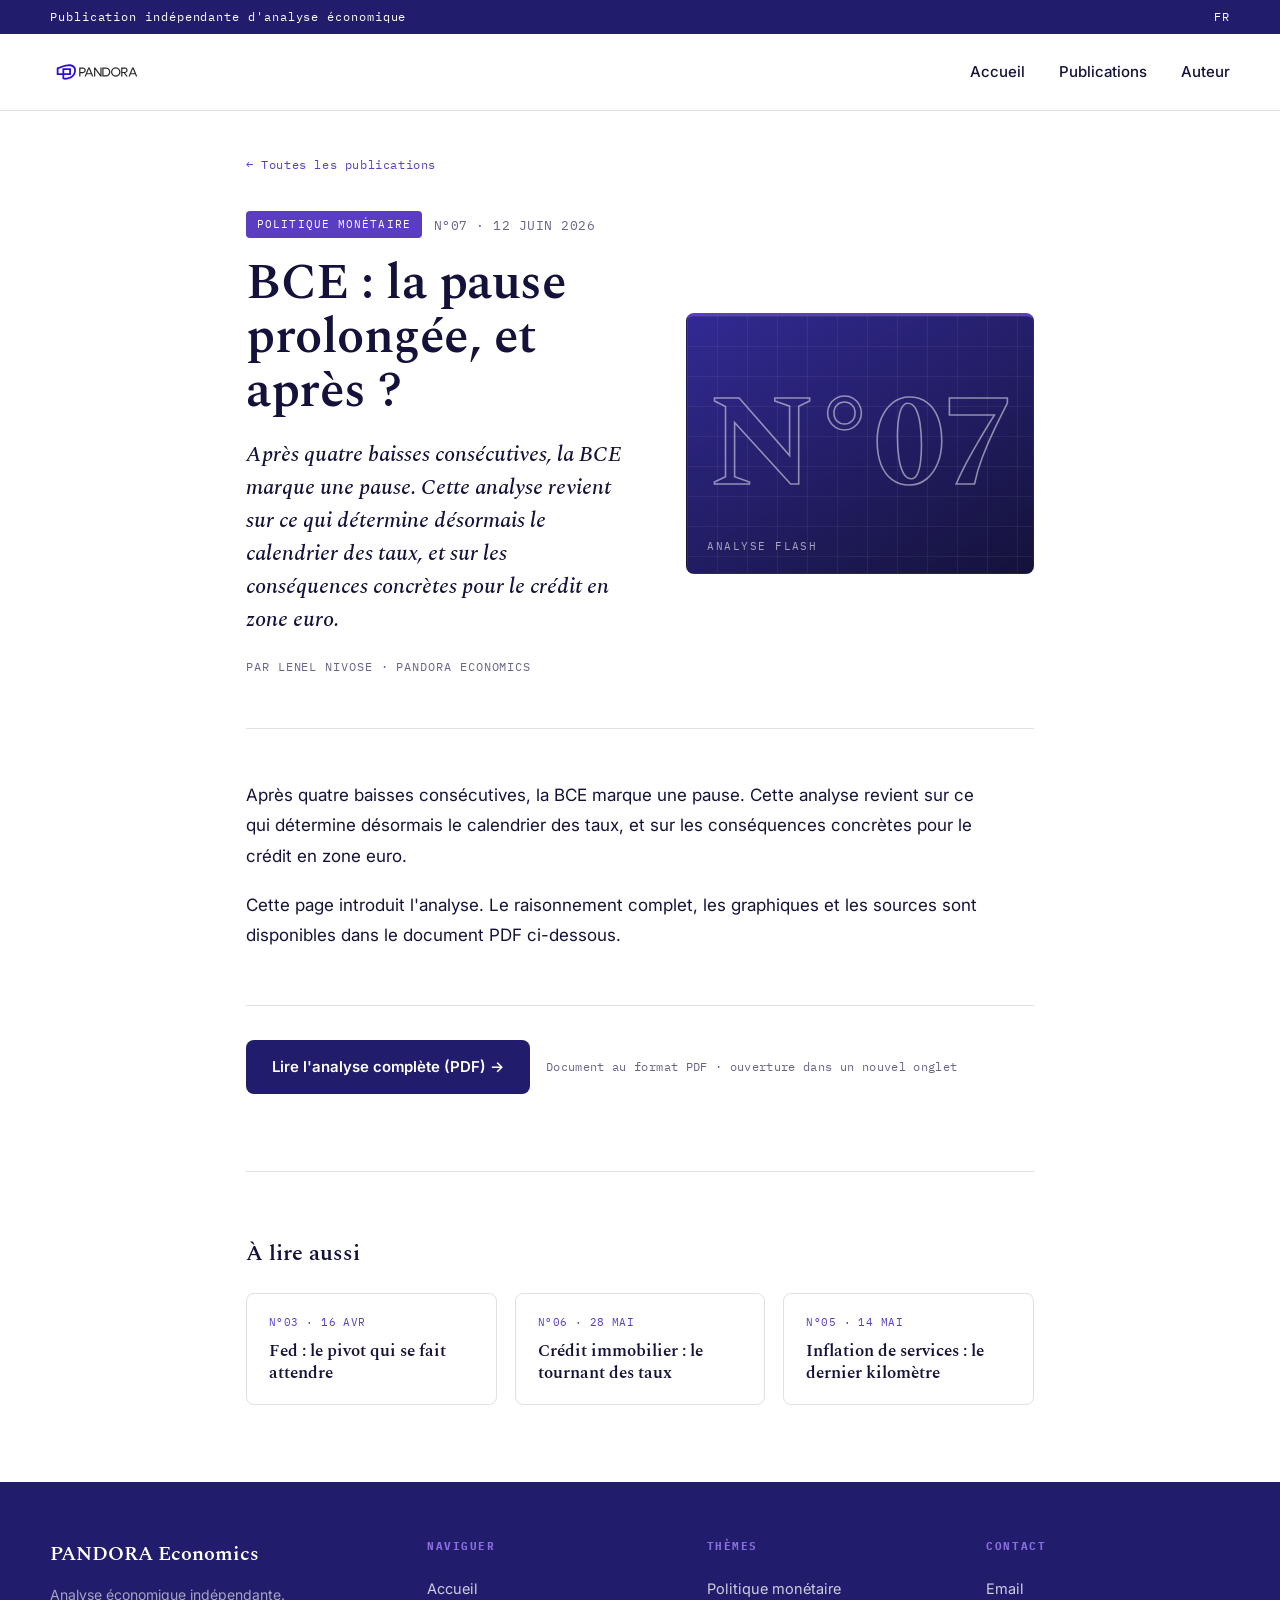
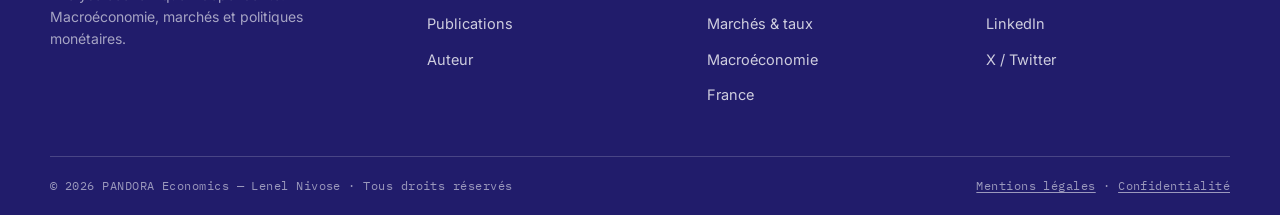
==== article.html @ 6638bbfc "Add files via upload" ====
<!DOCTYPE html>
<html lang="fr">
<head>
<meta charset="UTF-8" />
<meta name="viewport" content="width=device-width, initial-scale=1.0" />
<title>Analyse — PANDORA Economics</title>
<meta name="description" content="Analyse économique — PANDORA Economics." />
<link rel="preconnect" href="https://fonts.googleapis.com" />
<link rel="preconnect" href="https://fonts.gstatic.com" crossorigin />
<link href="https://fonts.googleapis.com/css2?family=Spectral:ital,wght@0,400;0,500;0,600;1,400;1,500&family=Inter:wght@400;500;600;700&family=IBM+Plex+Mono:wght@400;500&display=swap" rel="stylesheet" />
<style>
  :root{
    --ink:#14123A; --primary:#211C6B; --primary-2:#322a93; --violet:#5A3DC0; --iris:#8B6FE0;
    --paper:#FFFFFF; --panel:#F4F3FA; --panel-2:#ECEAF6; --muted:#6A6588; --line:rgba(20,18,58,.13); --line-dk:rgba(255,255,255,.18);
    --serif:"Spectral",Georgia,serif; --sans:"Inter",system-ui,sans-serif; --mono:"IBM Plex Mono",monospace;
    --maxw:1180px; --gutter:clamp(20px,5vw,56px);
  }
  *{box-sizing:border-box;}
  html{scroll-behavior:smooth;}
  body{margin:0;background:var(--paper);color:var(--ink);font-family:var(--sans);font-size:16.5px;line-height:1.6;-webkit-font-smoothing:antialiased;}
  a{color:inherit;text-decoration:none;}
  .wrap{max-width:var(--maxw);margin:0 auto;padding:0 var(--gutter);}
  .narrow{max-width:900px;}
  .eyebrow{font-family:var(--mono);font-size:11.5px;letter-spacing:.2em;text-transform:uppercase;color:var(--violet);}

  .util{background:var(--primary);color:#fff;font-family:var(--mono);font-size:11.5px;letter-spacing:.08em;}
  .util-in{display:flex;justify-content:space-between;align-items:center;padding:8px 0;}
  @media (max-width:620px){ .util .tagline{display:none;} }

  header.mh{position:sticky;top:0;z-index:40;background:rgba(255,255,255,.94);backdrop-filter:blur(10px);border-bottom:1px solid var(--line);}
  .mh-in{display:flex;align-items:center;justify-content:space-between;padding:18px 0;gap:18px;}
  .brand{display:flex;align-items:center;gap:13px;}
  .brand .logo{width:38px;height:38px;flex:none;}
  .brand .txt{display:flex;flex-direction:column;line-height:1.05;}
  .brand .nm{font-family:var(--serif);font-weight:600;font-size:20px;letter-spacing:.01em;}
  .brand .tg{font-family:var(--mono);font-size:9.5px;letter-spacing:.16em;text-transform:uppercase;color:var(--muted);margin-top:3px;}
  .nav{display:flex;align-items:center;gap:34px;}
  .nav a{font-size:15px;font-weight:500;color:var(--ink);padding:6px 0;}
  .nav a:hover{color:var(--violet);}
  .menu-btn{display:none;border:0;background:none;cursor:pointer;font-family:var(--mono);font-size:12px;letter-spacing:.1em;}
  @media (max-width:780px){ .nav{display:none;} .nav.show{display:flex;position:absolute;top:100%;right:var(--gutter);flex-direction:column;gap:16px;background:#fff;padding:20px 24px;border:1px solid var(--line);box-shadow:0 24px 50px -30px rgba(20,18,58,.4);} .menu-btn{display:block;} }

  .back{display:inline-flex;align-items:center;gap:8px;font-family:var(--mono);font-size:12px;letter-spacing:.05em;color:var(--violet);margin:clamp(28px,4vw,44px) 0 0;}
  .back:hover{text-decoration:underline;text-underline-offset:2px;}

  .art-top{display:grid;grid-template-columns:1.05fr .95fr;gap:clamp(28px,4.5vw,56px);align-items:center;padding:clamp(22px,3vw,34px) 0 clamp(34px,4vw,52px);border-bottom:1px solid var(--line);}
  @media (max-width:760px){ .art-top{grid-template-columns:1fr;gap:28px;} .art-cover{order:-1;} }
  .art-tagrow{display:flex;align-items:center;gap:12px;}
  .art-tag{font-family:var(--mono);font-size:11px;letter-spacing:.1em;text-transform:uppercase;color:#fff;background:var(--violet);padding:5px 11px;border-radius:4px;}
  .art-meta{font-family:var(--mono);font-size:12.5px;letter-spacing:.04em;color:var(--muted);}
  .art-title{font-family:var(--serif);font-weight:600;font-size:clamp(30px,4.4vw,50px);line-height:1.08;letter-spacing:-.01em;margin:18px 0 0;}
  .art-lead{font-family:var(--serif);font-weight:500;font-style:italic;font-size:clamp(18px,2.1vw,22px);line-height:1.5;color:var(--ink);margin:20px 0 0;}
  .art-author{font-family:var(--mono);font-size:11.5px;letter-spacing:.08em;text-transform:uppercase;color:var(--muted);margin-top:22px;}

  .art-cover{aspect-ratio:4/3;border-radius:8px;overflow:hidden;border:1px solid var(--line);border-top:3px solid var(--violet);background:linear-gradient(150deg,var(--primary-2),var(--ink));position:relative;display:flex;align-items:center;justify-content:center;}
  .art-cover img{width:100%;height:100%;object-fit:cover;display:block;}
  .art-cover .gb{position:absolute;inset:0;background-image:linear-gradient(rgba(255,255,255,.06) 1px,transparent 1px),linear-gradient(90deg,rgba(255,255,255,.06) 1px,transparent 1px);background-size:30px 30px;}
  .art-cover .phn{position:relative;font-family:var(--serif);font-weight:700;font-size:clamp(72px,13vw,130px);line-height:1;color:transparent;-webkit-text-stroke:1.6px rgba(255,255,255,.5);letter-spacing:-.03em;}
  .art-cover .phc{position:absolute;bottom:18px;left:20px;font-family:var(--mono);font-size:10.5px;letter-spacing:.14em;text-transform:uppercase;color:rgba(255,255,255,.6);}

  .art-body{padding:clamp(30px,4vw,52px) 0 clamp(24px,3vw,36px);}
  .art-body p{font-size:17px;line-height:1.78;color:var(--ink);max-width:68ch;margin:0 0 1.1em;}
  .art-cta{display:flex;flex-wrap:wrap;gap:16px;align-items:center;padding:clamp(26px,3vw,34px) 0 clamp(52px,6vw,84px);border-top:1px solid var(--line);}
  .pdfbtn{display:inline-flex;align-items:center;gap:10px;background:var(--primary);color:#fff;font-weight:600;font-size:15px;padding:15px 26px;border-radius:8px;transition:background .18s,transform .15s;}
  .pdfbtn:hover{background:var(--violet);transform:translateY(-1px);}
  .art-cta .hint{font-family:var(--mono);font-size:11.5px;color:var(--muted);letter-spacing:.03em;}

  .related{border-top:1px solid var(--line);padding:clamp(40px,5vw,64px) 0 clamp(50px,6vw,80px);}
  .related h3{font-family:var(--serif);font-weight:600;font-size:22px;margin:0 0 22px;}
  .rel-grid{display:grid;grid-template-columns:repeat(3,1fr);gap:18px;}
  @media (max-width:760px){ .rel-grid{grid-template-columns:1fr;} }
  .rel{border:1px solid var(--line);border-radius:8px;padding:20px 22px;transition:border-color .2s,transform .2s;}
  .rel:hover{border-color:var(--violet);transform:translateY(-2px);}
  .rel .m{font-family:var(--mono);font-size:11px;color:var(--violet);letter-spacing:.04em;}
  .rel h4{font-family:var(--serif);font-weight:600;font-size:17px;line-height:1.25;margin:10px 0 0;}

  .notfound{padding:clamp(60px,9vw,120px) 0;text-align:center;}
  .notfound h1{font-family:var(--serif);font-weight:600;font-size:32px;margin:0 0 12px;}
  .notfound a{color:var(--violet);text-decoration:underline;text-underline-offset:2px;}

  footer{background:var(--primary);color:#fff;margin-top:0;}
  .foot-top{display:grid;grid-template-columns:1.4fr 1fr 1fr 1fr;gap:36px;padding:56px 0 44px;}
  @media (max-width:780px){ .foot-top{grid-template-columns:1fr 1fr;gap:30px;} }
  .foot-col h4{font-family:var(--mono);font-size:11px;letter-spacing:.14em;text-transform:uppercase;color:var(--iris);margin:0 0 16px;}
  .foot-col a{display:block;color:rgba(255,255,255,.78);font-size:14.5px;padding:6px 0;}
  .foot-col a:hover{color:#fff;}
  .foot-brand .nm{font-family:var(--serif);font-weight:600;font-size:20px;}
  .foot-brand p{color:rgba(255,255,255,.6);font-size:14px;max-width:30ch;margin:14px 0 0;}
  .foot-bot{border-top:1px solid var(--line-dk);padding:20px 0;display:flex;flex-wrap:wrap;justify-content:space-between;gap:14px;font-family:var(--mono);font-size:11.5px;color:rgba(255,255,255,.55);letter-spacing:.04em;}
  .foot-bot a{text-decoration:underline;text-underline-offset:2px;}
</style>
</head>
<body>

<div class="util"><div class="wrap util-in"><span class="tagline">Publication indépendante d'analyse économique</span><span>FR</span></div></div>

<header class="mh">
  <div class="wrap mh-in">
    <a class="brand" href="index.html"><img class="brand-logo" src="logo-pandora.svg" alt="PANDORA Economics" style="height:40px;width:auto;display:block" /></a>
    <button class="menu-btn" id="menuBtn" aria-label="Menu">MENU</button>
    <nav class="nav" id="nav"><a href="index.html">Accueil</a><a href="publications.html">Publications</a><a href="auteur.html">Auteur</a></nav>
  </div>
</header>

<main class="wrap narrow" id="main">
  <!-- contenu injecté par JS ; fallback ci-dessous si les données ne chargent pas -->
  <div class="notfound" id="fallback">
    <a class="back" href="publications.html">← Toutes les publications</a>
  </div>
</main>

<footer>
  <div class="wrap foot-top">
    <div class="foot-col foot-brand"><div class="nm">PANDORA Economics</div><p>Analyse économique indépendante. Macroéconomie, marchés et politiques monétaires.</p></div>
    <div class="foot-col"><h4>Naviguer</h4><a href="index.html">Accueil</a><a href="publications.html">Publications</a><a href="auteur.html">Auteur</a></div>
    <div class="foot-col"><h4>Thèmes</h4><a href="publications.html">Politique monétaire</a><a href="publications.html">Marchés &amp; taux</a><a href="publications.html">Macroéconomie</a><a href="publications.html">France</a></div>
    <div class="foot-col"><h4>Contact</h4><a href="mailto:pandora.economics@outlook.com">Email</a><a href="#">LinkedIn</a><a href="#">X / Twitter</a></div>
  </div>
  <div class="wrap foot-bot"><span>© <span id="year"></span> PANDORA Economics — Lenel Nivose · Tous droits réservés</span><span><a href="mentions-legales.html">Mentions légales</a> · <a href="confidentialite.html">Confidentialité</a></span></div>
</footer>

<script src="publications.js"></script>
<script>
  document.getElementById('year').textContent=new Date().getFullYear();
  document.getElementById('menuBtn').addEventListener('click',function(){document.getElementById('nav').classList.toggle('show');});

  function esc(t){var d=document.createElement('div');d.textContent=t==null?'':t;return d.innerHTML;}

  (function(){
    var main=document.getElementById('main');
    if(!window.PUBLICATIONS){ 
      main.innerHTML='<div class="notfound"><h1>Contenu indisponible</h1><p>Ouvre cette page une fois le site en ligne.</p><a class="back" href="publications.html">← Toutes les publications</a></div>';
      return;
    }
    var n=new URLSearchParams(location.search).get('n');
    var all=window.pubsSorted();
    var p=null;
    if(n){ p=all.filter(function(x){return x.num===n;})[0]; }
    if(!p){ p=all[0]; } // défaut : la plus récente (utile en aperçu sans paramètre)

    if(!p){
      main.innerHTML='<div class="notfound"><h1>Publication introuvable</h1><a class="back" href="publications.html">← Toutes les publications</a></div>';
      return;
    }

    document.title=p.titre+' — PANDORA Economics';
    var lead=p.intro||p.resume||'';

    var cover = p.image
      ? '<img src="'+esc(p.image)+'" alt="'+esc(p.titre)+'" onerror="this.style.display=\'none\';this.parentNode.querySelector(\'.phn\').style.display=\'block\';this.parentNode.querySelector(\'.gb\').style.display=\'block\';" />'
        +'<div class="gb" style="display:none"></div><div class="phn" style="display:none">N°'+esc(p.num)+'</div>'
      : '<div class="gb"></div><div class="phn">N°'+esc(p.num)+'</div><div class="phc">Analyse Flash</div>';

    var related=all.filter(function(x){return x.num!==p.num;});
    related.sort(function(a,b){
      var sa=(a.theme===p.theme)?0:1, sb=(b.theme===p.theme)?0:1;
      if(sa!==sb) return sa-sb;
      return b.date.localeCompare(a.date);
    });
    related=related.slice(0,3);
    var relHTML=related.map(function(r){
      return '<a class="rel" href="article.html?n='+encodeURIComponent(r.num)+'"><div class="m">N°'+esc(r.num)+' · '+esc(frDate(r.date,false))+'</div><h4>'+esc(r.titre)+'</h4></a>';
    }).join('');

    main.innerHTML=
      '<a class="back" href="publications.html">← Toutes les publications</a>'+
      '<div class="art-top">'+
        '<div class="art-text">'+
          '<div class="art-tagrow"><span class="art-tag">'+esc(p.theme)+'</span><span class="art-meta">N°'+esc(p.num)+' · '+esc(frDate(p.date,true))+'</span></div>'+
          '<h1 class="art-title">'+esc(p.titre)+'</h1>'+
          '<p class="art-lead">'+esc(lead)+'</p>'+
          '<div class="art-author">Par Lenel Nivose · PANDORA Economics</div>'+
        '</div>'+
        '<div class="art-cover">'+cover+'</div>'+
      '</div>'+
      '<div class="art-body">'+
        '<p>'+esc(lead)+'</p>'+
        '<p>Cette page introduit l\'analyse. Le raisonnement complet, les graphiques et les sources sont disponibles dans le document PDF ci-dessous.</p>'+
      '</div>'+
      '<div class="art-cta">'+
        '<a class="pdfbtn" href="'+esc(p.pdf)+'" target="_blank" rel="noopener">Lire l\'analyse complète (PDF) →</a>'+
        '<span class="hint">Document au format PDF · ouverture dans un nouvel onglet</span>'+
      '</div>'+
      (relHTML ? '<div class="related"><h3>À lire aussi</h3><div class="rel-grid">'+relHTML+'</div></div>' : '');
  })();
</script>
</body>
</html>
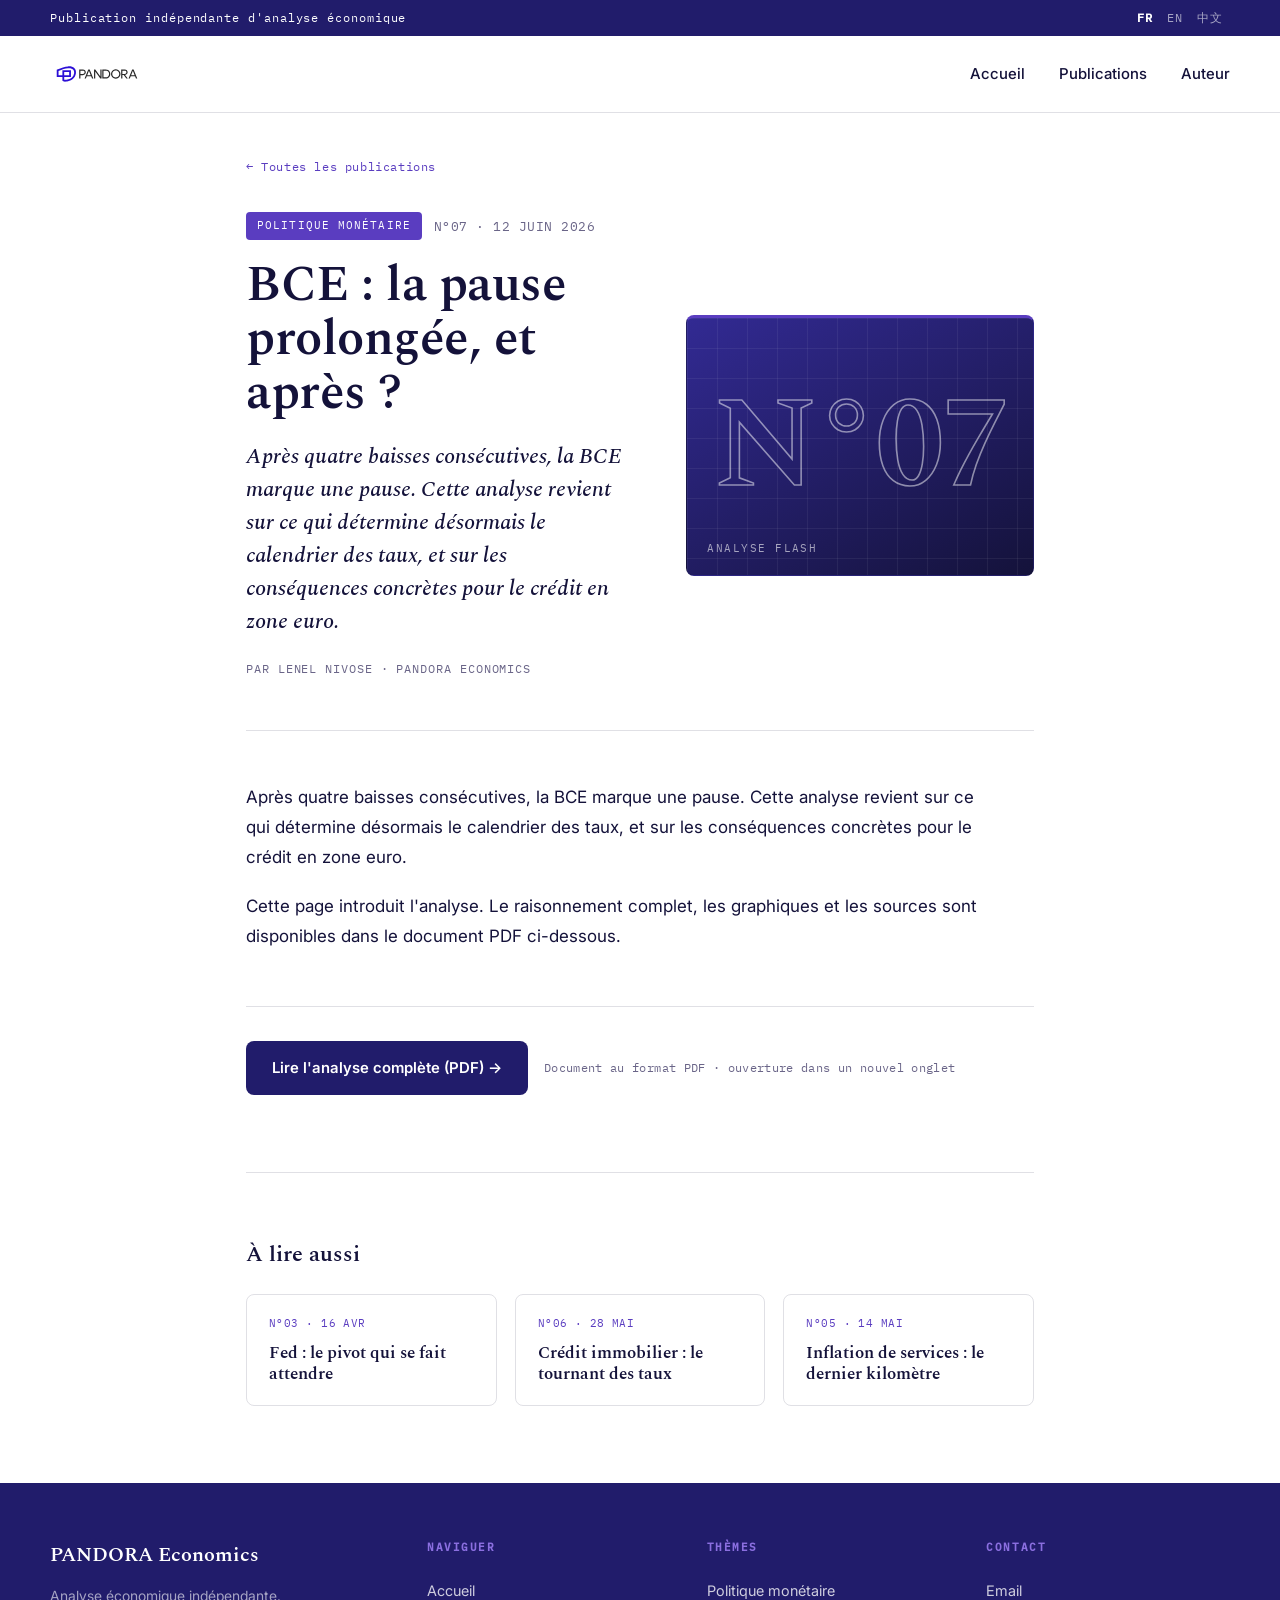
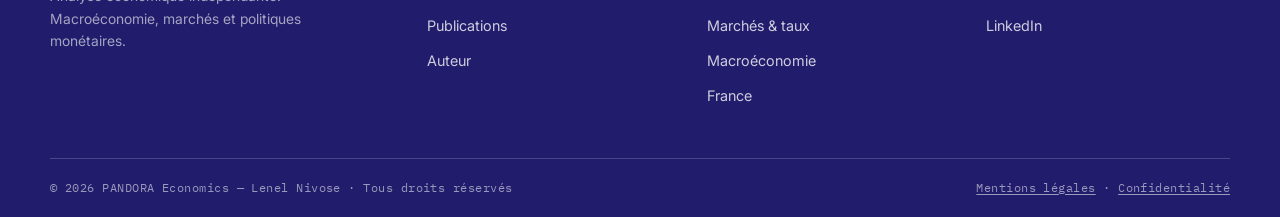
==== commit a9dedd4d: "Add files via upload" ====
--- a/article.html
+++ b/article.html
@@ -5,9 +5,7 @@
 <meta name="viewport" content="width=device-width, initial-scale=1.0" />
 <title>Analyse — PANDORA Economics</title>
 <meta name="description" content="Analyse économique — PANDORA Economics." />
-<link rel="preconnect" href="https://fonts.googleapis.com" />
-<link rel="preconnect" href="https://fonts.gstatic.com" crossorigin />
-<link href="https://fonts.googleapis.com/css2?family=Spectral:ital,wght@0,400;0,500;0,600;1,400;1,500&family=Inter:wght@400;500;600;700&family=IBM+Plex+Mono:wght@400;500&display=swap" rel="stylesheet" />
+<link rel="stylesheet" href="fonts.css" />
 <style>
   :root{
     --ink:#14123A; --primary:#211C6B; --primary-2:#322a93; --violet:#5A3DC0; --iris:#8B6FE0;
@@ -92,15 +90,9 @@
 </head>
 <body>
 
-<div class="util"><div class="wrap util-in"><span class="tagline">Publication indépendante d'analyse économique</span><span>FR</span></div></div>
+<div class="util"><div class="wrap util-in"><span class="tagline" data-i18n="tagline">Publication indépendante d'analyse économique</span><span class="lang" role="group" aria-label="Language"><button data-lang="fr" style="background:none;border:0;font-family:inherit;font-size:11.5px;letter-spacing:.08em;cursor:pointer;padding:2px 7px;color:rgba(255,255,255,.6)">FR</button><button data-lang="en" style="background:none;border:0;font-family:inherit;font-size:11.5px;letter-spacing:.08em;cursor:pointer;padding:2px 7px;color:rgba(255,255,255,.6)">EN</button><button data-lang="zh" style="background:none;border:0;font-family:inherit;font-size:11.5px;letter-spacing:.08em;cursor:pointer;padding:2px 7px;color:rgba(255,255,255,.6)">中文</button></span></div></div>
 
-<header class="mh">
-  <div class="wrap mh-in">
-    <a class="brand" href="index.html"><img class="brand-logo" src="logo-pandora.svg" alt="PANDORA Economics" style="height:40px;width:auto;display:block" /></a>
-    <button class="menu-btn" id="menuBtn" aria-label="Menu">MENU</button>
-    <nav class="nav" id="nav"><a href="index.html">Accueil</a><a href="publications.html">Publications</a><a href="auteur.html">Auteur</a></nav>
-  </div>
-</header>
+<header class="mh"><div class="wrap mh-in"><a class="brand" href="index.html"><img class="brand-logo" src="logo-pandora.svg" alt="PANDORA Economics" style="height:40px;width:auto;display:block" /></a><button class="menu-btn" id="menuBtn" aria-label="Menu">Menu</button><nav class="nav" id="nav"><a href="index.html" data-i18n="nav_home">Accueil</a><a href="publications.html" data-i18n="nav_pubs">Publications</a><a href="auteur.html" data-i18n="nav_author">Auteur</a></nav></div></header>
 
 <main class="wrap narrow" id="main">
   <!-- contenu injecté par JS ; fallback ci-dessous si les données ne chargent pas -->
@@ -111,78 +103,60 @@
 
 <footer>
   <div class="wrap foot-top">
-    <div class="foot-col foot-brand"><div class="nm">PANDORA Economics</div><p>Analyse économique indépendante. Macroéconomie, marchés et politiques monétaires.</p></div>
-    <div class="foot-col"><h4>Naviguer</h4><a href="index.html">Accueil</a><a href="publications.html">Publications</a><a href="auteur.html">Auteur</a></div>
-    <div class="foot-col"><h4>Thèmes</h4><a href="publications.html">Politique monétaire</a><a href="publications.html">Marchés &amp; taux</a><a href="publications.html">Macroéconomie</a><a href="publications.html">France</a></div>
-    <div class="foot-col"><h4>Contact</h4><a href="mailto:pandora.economics@outlook.com">Email</a><a href="#">LinkedIn</a><a href="#">X / Twitter</a></div>
+    <div class="foot-col foot-brand"><div class="nm">PANDORA Economics</div><p data-i18n="foot_desc">Analyse économique indépendante. Macroéconomie, marchés et politiques monétaires.</p></div>
+    <div class="foot-col"><h4 data-i18n="foot_navigate">Naviguer</h4><a href="index.html" data-i18n="nav_home">Accueil</a><a href="publications.html" data-i18n="nav_pubs">Publications</a><a href="auteur.html" data-i18n="nav_author">Auteur</a></div>
+    <div class="foot-col"><h4 data-i18n="foot_topics">Thèmes</h4><a href="publications.html?theme=Politique%20mon%C3%A9taire" data-i18n="theme_pm">Politique monétaire</a><a href="publications.html?theme=March%C3%A9s%20%26%20taux" data-i18n="theme_mt">Marchés &amp; taux</a><a href="publications.html?theme=Macro%C3%A9conomie" data-i18n="theme_macro">Macroéconomie</a><a href="publications.html?theme=France" data-i18n="theme_fr">France</a></div>
+    <div class="foot-col"><h4 data-i18n="foot_contact">Contact</h4><a href="mailto:pandora.economics@outlook.com">Email</a><a href="https://www.linkedin.com/company/pandora-economics/?viewAsMember=true" target="_blank" rel="noopener">LinkedIn</a></div>
   </div>
-  <div class="wrap foot-bot"><span>© <span id="year"></span> PANDORA Economics — Lenel Nivose · Tous droits réservés</span><span><a href="mentions-legales.html">Mentions légales</a> · <a href="confidentialite.html">Confidentialité</a></span></div>
+  <div class="wrap foot-bot"><span>© <span id="year"></span> PANDORA Economics — Lenel Nivose · <span data-i18n="foot_rights">Tous droits réservés</span></span><span><a href="mentions-legales.html" data-i18n="legal_notice" style="text-decoration:underline;text-underline-offset:2px">Mentions légales</a> · <a href="confidentialite.html" data-i18n="legal_privacy" style="text-decoration:underline;text-underline-offset:2px">Confidentialité</a></span></div>
 </footer>
 
+<script src="i18n.js"></script>
 <script src="publications.js"></script>
 <script>
   document.getElementById('year').textContent=new Date().getFullYear();
-  document.getElementById('menuBtn').addEventListener('click',function(){document.getElementById('nav').classList.toggle('show');});
+  var mb=document.getElementById('menuBtn'); if(mb) mb.addEventListener('click',function(){document.getElementById('nav').classList.toggle('show');});
+  function esc(t){var d=document.createElement('div');d.textContent=t==null?'':t;return d.innerHTML;}
+  function L(){return window.I18N?I18N.lang:'fr';}
+  function numTag(num){var l=L(); return l==='zh'?'第'+num+'期':(l==='en'?'No. '+num:'N°'+num);}
 
-  function esc(t){var d=document.createElement('div');d.textContent=t==null?'':t;return d.innerHTML;}
+  function renderArticle(){
+    var main=document.getElementById('main');
+    if(!window.PUBLICATIONS||!window.I18N){ main.innerHTML='<div class="notfound"><a class="back" href="publications.html">&larr; Publications</a></div>'; return; }
+    if(!window.PUBLICATIONS){return;}
+    var n=null;try{n=new URLSearchParams(location.search).get('n');}catch(e){}
+    var all=window.pubsSorted(), p=null;
+    if(n){p=all.filter(function(x){return x.num===n;})[0];}
+    if(!p)p=all[0];
+    if(!p){main.innerHTML='<div class="notfound"><h1>'+I18N.t('art_notfound')+'</h1><a class="back" href="publications.html">'+I18N.t('art_back')+'</a></div>';return;}
 
-  (function(){
-    var main=document.getElementById('main');
-    if(!window.PUBLICATIONS){ 
-      main.innerHTML='<div class="notfound"><h1>Contenu indisponible</h1><p>Ouvre cette page une fois le site en ligne.</p><a class="back" href="publications.html">← Toutes les publications</a></div>';
-      return;
-    }
-    var n=new URLSearchParams(location.search).get('n');
-    var all=window.pubsSorted();
-    var p=null;
-    if(n){ p=all.filter(function(x){return x.num===n;})[0]; }
-    if(!p){ p=all[0]; } // défaut : la plus récente (utile en aperçu sans paramètre)
-
-    if(!p){
-      main.innerHTML='<div class="notfound"><h1>Publication introuvable</h1><a class="back" href="publications.html">← Toutes les publications</a></div>';
-      return;
-    }
-
-    document.title=p.titre+' — PANDORA Economics';
-    var lead=p.intro||p.resume||'';
-
+    document.title=pubField(p,'titre')+' — PANDORA Economics';
+    var lead=pubField(p,'intro')||pubField(p,'resume')||'';
     var cover = p.image
-      ? '<img src="'+esc(p.image)+'" alt="'+esc(p.titre)+'" onerror="this.style.display=\'none\';this.parentNode.querySelector(\'.phn\').style.display=\'block\';this.parentNode.querySelector(\'.gb\').style.display=\'block\';" />'
-        +'<div class="gb" style="display:none"></div><div class="phn" style="display:none">N°'+esc(p.num)+'</div>'
-      : '<div class="gb"></div><div class="phn">N°'+esc(p.num)+'</div><div class="phc">Analyse Flash</div>';
-
-    var related=all.filter(function(x){return x.num!==p.num;});
-    related.sort(function(a,b){
-      var sa=(a.theme===p.theme)?0:1, sb=(b.theme===p.theme)?0:1;
-      if(sa!==sb) return sa-sb;
-      return b.date.localeCompare(a.date);
-    });
-    related=related.slice(0,3);
-    var relHTML=related.map(function(r){
-      return '<a class="rel" href="article.html?n='+encodeURIComponent(r.num)+'"><div class="m">N°'+esc(r.num)+' · '+esc(frDate(r.date,false))+'</div><h4>'+esc(r.titre)+'</h4></a>';
-    }).join('');
+      ? '<img src="'+esc(p.image)+'" alt="'+esc(pubField(p,'titre'))+'" onerror="this.style.display=\'none\';this.parentNode.querySelector(\'.phn\').style.display=\'block\';this.parentNode.querySelector(\'.gb\').style.display=\'block\';" /><div class="gb" style="display:none"></div><div class="phn" style="display:none">N°'+esc(p.num)+'</div>'
+      : '<div class="gb"></div><div class="phn">N°'+esc(p.num)+'</div><div class="phc">'+I18N.t('art_flash')+'</div>';
+    var pdf=window.pubPdf(p);
+    var rel=all.filter(function(x){return x.num!==p.num;});
+    rel.sort(function(a,b){var sa=(a.theme===p.theme)?0:1,sb=(b.theme===p.theme)?0:1;if(sa!==sb)return sa-sb;return b.date.localeCompare(a.date);});
+    rel=rel.slice(0,3);
+    var relHTML=rel.map(function(r){return '<a class="rel" href="article.html?n='+encodeURIComponent(r.num)+'"><div class="m">'+numTag(r.num)+' · '+esc(fmtDate(r.date,L(),false))+'</div><h4>'+esc(pubField(r,'titre'))+'</h4></a>';}).join('');
 
     main.innerHTML=
-      '<a class="back" href="publications.html">← Toutes les publications</a>'+
-      '<div class="art-top">'+
-        '<div class="art-text">'+
-          '<div class="art-tagrow"><span class="art-tag">'+esc(p.theme)+'</span><span class="art-meta">N°'+esc(p.num)+' · '+esc(frDate(p.date,true))+'</span></div>'+
-          '<h1 class="art-title">'+esc(p.titre)+'</h1>'+
-          '<p class="art-lead">'+esc(lead)+'</p>'+
-          '<div class="art-author">Par Lenel Nivose · PANDORA Economics</div>'+
-        '</div>'+
-        '<div class="art-cover">'+cover+'</div>'+
-      '</div>'+
-      '<div class="art-body">'+
-        '<p>'+esc(lead)+'</p>'+
-        '<p>Cette page introduit l\'analyse. Le raisonnement complet, les graphiques et les sources sont disponibles dans le document PDF ci-dessous.</p>'+
-      '</div>'+
-      '<div class="art-cta">'+
-        '<a class="pdfbtn" href="'+esc(p.pdf)+'" target="_blank" rel="noopener">Lire l\'analyse complète (PDF) →</a>'+
-        '<span class="hint">Document au format PDF · ouverture dans un nouvel onglet</span>'+
-      '</div>'+
-      (relHTML ? '<div class="related"><h3>À lire aussi</h3><div class="rel-grid">'+relHTML+'</div></div>' : '');
-  })();
+      '<a class="back" href="publications.html">'+I18N.t('art_back')+'</a>'+
+      '<div class="art-top"><div class="art-text">'+
+        '<div class="art-tagrow"><span class="art-tag">'+esc(I18N.themeLabel(p.theme))+'</span><span class="art-meta">'+numTag(p.num)+' · '+esc(fmtDate(p.date,L(),true))+'</span></div>'+
+        '<h1 class="art-title">'+esc(pubField(p,'titre'))+'</h1>'+
+        '<p class="art-lead">'+esc(lead)+'</p>'+
+        '<div class="art-author">'+I18N.t('art_by')+'</div>'+
+      '</div><div class="art-cover">'+cover+'</div></div>'+
+      '<div class="art-body"><p>'+esc(lead)+'</p><p>'+I18N.t('art_body2')+'</p></div>'+
+      '<div class="art-cta"><a class="pdfbtn" href="'+esc(pdf.url)+'" target="_blank" rel="noopener">'+I18N.t('art_pdf')+'</a><span class="hint">'+(pdf.fallback?I18N.t('art_pdf_fallback'):I18N.t('art_hint'))+'</span></div>'+
+      (relHTML?'<div class="related"><h3>'+I18N.t('art_related')+'</h3><div class="rel-grid">'+relHTML+'</div></div>':'');
+  }
+
+  if(window.I18N) I18N.apply();
+  renderArticle();
+  window.addEventListener('langchange', renderArticle);
 </script>
 </body>
 </html>
--- a/fonts.css
+++ b/fonts.css
@@ -0,0 +1,19 @@
+/* PANDORA Economics — polices auto-hébergées (sous-ensemble latin)
+   Plus aucun chargement externe : aucune donnée transmise à Google. */
+
+/* ---- Spectral (titres) ---- */
+@font-face{font-family:"Spectral";font-style:normal;font-weight:400;font-display:swap;src:url("fonts/spectral-400.ttf") format("truetype");}
+@font-face{font-family:"Spectral";font-style:normal;font-weight:500;font-display:swap;src:url("fonts/spectral-500.ttf") format("truetype");}
+@font-face{font-family:"Spectral";font-style:normal;font-weight:600;font-display:swap;src:url("fonts/spectral-600.ttf") format("truetype");}
+@font-face{font-family:"Spectral";font-style:italic;font-weight:400;font-display:swap;src:url("fonts/spectral-italic-400.ttf") format("truetype");}
+@font-face{font-family:"Spectral";font-style:italic;font-weight:500;font-display:swap;src:url("fonts/spectral-italic-500.ttf") format("truetype");}
+
+/* ---- Inter (texte) ---- */
+@font-face{font-family:"Inter";font-style:normal;font-weight:400;font-display:swap;src:url("fonts/inter-400.ttf") format("truetype");}
+@font-face{font-family:"Inter";font-style:normal;font-weight:500;font-display:swap;src:url("fonts/inter-500.ttf") format("truetype");}
+@font-face{font-family:"Inter";font-style:normal;font-weight:600;font-display:swap;src:url("fonts/inter-600.ttf") format("truetype");}
+@font-face{font-family:"Inter";font-style:normal;font-weight:700;font-display:swap;src:url("fonts/inter-700.ttf") format("truetype");}
+
+/* ---- IBM Plex Mono (étiquettes, dates) ---- */
+@font-face{font-family:"IBM Plex Mono";font-style:normal;font-weight:400;font-display:swap;src:url("fonts/ibmplexmono-400.ttf") format("truetype");}
+@font-face{font-family:"IBM Plex Mono";font-style:normal;font-weight:500;font-display:swap;src:url("fonts/ibmplexmono-500.ttf") format("truetype");}
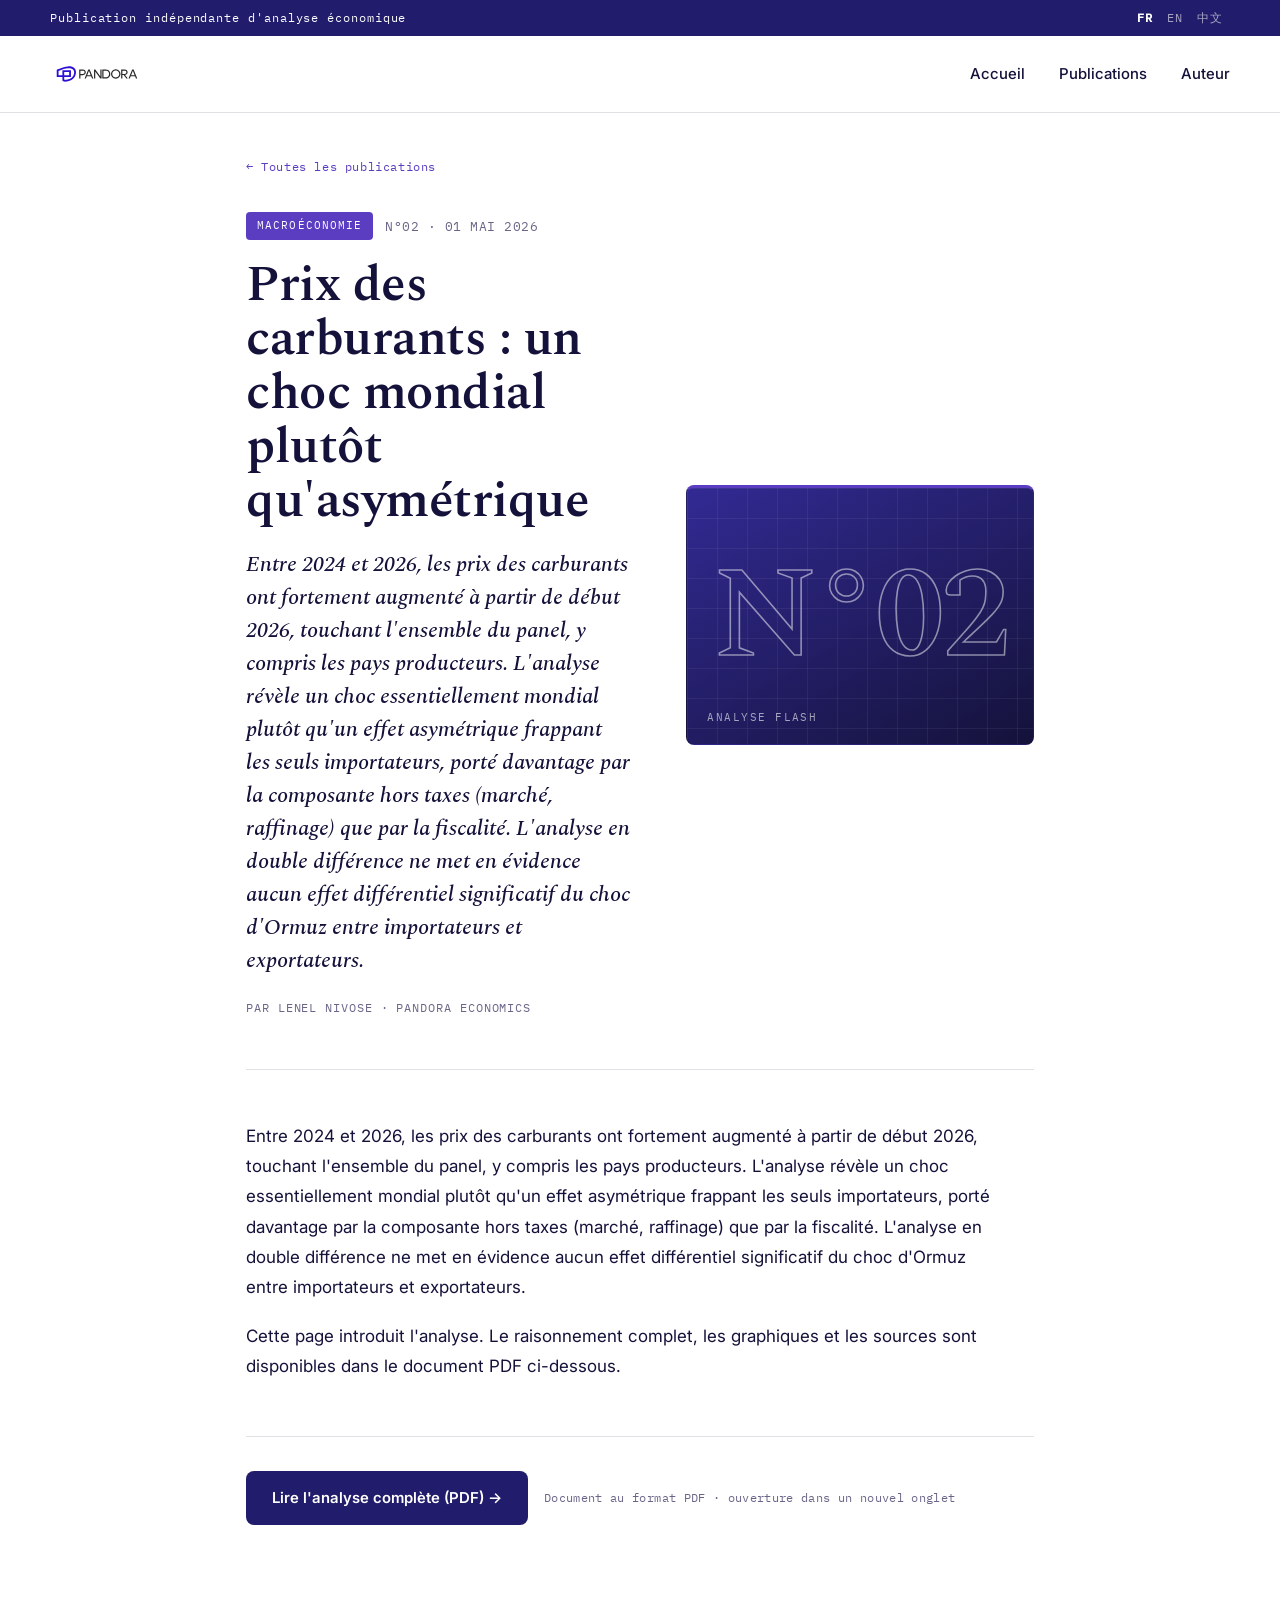
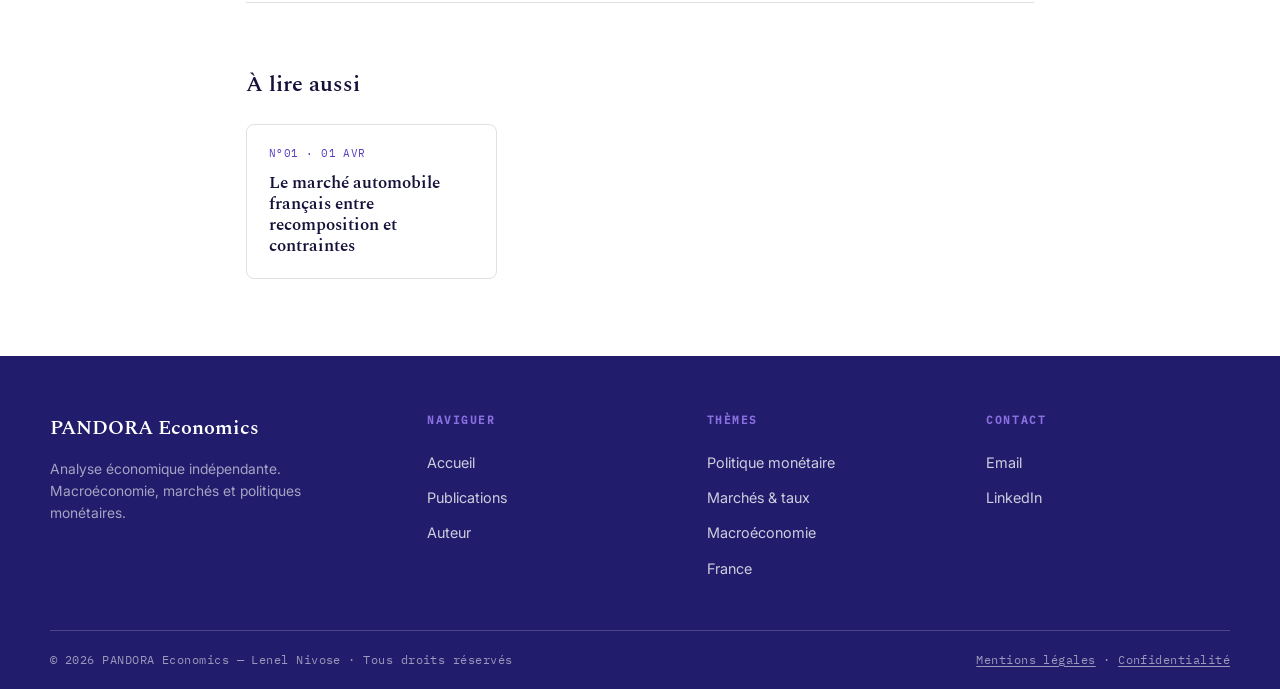
==== commit 109fad70: "Add files via upload" ====
--- a/article.html
+++ b/article.html
@@ -87,6 +87,32 @@
   .foot-bot{border-top:1px solid var(--line-dk);padding:20px 0;display:flex;flex-wrap:wrap;justify-content:space-between;gap:14px;font-family:var(--mono);font-size:11.5px;color:rgba(255,255,255,.55);letter-spacing:.04em;}
   .foot-bot a{text-decoration:underline;text-underline-offset:2px;}
 </style>
+<!-- seo:start -->
+<link rel="canonical" href="https://pandora-economic.github.io/Pandora-economic/article.html" />
+<link rel="alternate" hreflang="fr" href="https://pandora-economic.github.io/Pandora-economic/article.html" />
+<link rel="alternate" hreflang="en" href="https://pandora-economic.github.io/Pandora-economic/article.html?lang=en" />
+<link rel="alternate" hreflang="zh" href="https://pandora-economic.github.io/Pandora-economic/article.html?lang=zh" />
+<link rel="alternate" hreflang="x-default" href="https://pandora-economic.github.io/Pandora-economic/article.html" />
+<meta property="og:type" content="article" />
+<meta property="og:site_name" content="PANDORA Economics" />
+<meta property="og:title" content="Analyse — PANDORA Economics" />
+<meta property="og:description" content="Analyse économique — PANDORA Economics." />
+<meta property="og:url" content="https://pandora-economic.github.io/Pandora-economic/article.html" />
+<meta property="og:image" content="https://pandora-economic.github.io/Pandora-economic/assets/og-default.png" />
+<meta property="og:image:width" content="1200" />
+<meta property="og:image:height" content="630" />
+<meta property="og:locale" content="fr_FR" />
+<meta property="og:locale:alternate" content="en_US" />
+<meta property="og:locale:alternate" content="zh_CN" />
+<meta name="twitter:card" content="summary_large_image" />
+<meta name="twitter:title" content="Analyse — PANDORA Economics" />
+<meta name="twitter:description" content="Analyse économique — PANDORA Economics." />
+<meta name="twitter:image" content="https://pandora-economic.github.io/Pandora-economic/assets/og-default.png" />
+<link rel="alternate" type="application/rss+xml" title="PANDORA Economics — Publications" href="https://pandora-economic.github.io/Pandora-economic/feed.xml" />
+<link rel="icon" type="image/png" sizes="32x32" href="assets/favicon.png" />
+<link rel="icon" type="image/png" sizes="16x16" href="assets/favicon-16.png" />
+<link rel="apple-touch-icon" sizes="180x180" href="assets/apple-touch-icon.png" />
+<!-- seo:end -->
 </head>
 <body>
 
@@ -131,6 +157,18 @@
     if(!p){main.innerHTML='<div class="notfound"><h1>'+I18N.t('art_notfound')+'</h1><a class="back" href="publications.html">'+I18N.t('art_back')+'</a></div>';return;}
 
     document.title=pubField(p,'titre')+' — PANDORA Economics';
+    (function(){
+      var BASE='https://pandora-economic.github.io/Pandora-economic/';
+      var url=BASE+'article.html?n='+encodeURIComponent(p.num);
+      var d=(pubField(p,'resume')||'').replace(/\s+/g,' ').trim();
+      function setm(attr,key,val){var el=document.head.querySelector('['+attr+'="'+key+'"]');if(el)el.setAttribute('content',val);}
+      setm('property','og:title',pubField(p,'titre'));
+      setm('property','og:description',d);
+      setm('property','og:url',url);
+      setm('name','twitter:title',pubField(p,'titre'));
+      setm('name','twitter:description',d);
+      var can=document.head.querySelector('link[rel="canonical"]');if(can)can.setAttribute('href',url);
+    })();
     var lead=pubField(p,'intro')||pubField(p,'resume')||'';
     var cover = p.image
       ? '<img src="'+esc(p.image)+'" alt="'+esc(pubField(p,'titre'))+'" onerror="this.style.display=\'none\';this.parentNode.querySelector(\'.phn\').style.display=\'block\';this.parentNode.querySelector(\'.gb\').style.display=\'block\';" /><div class="gb" style="display:none"></div><div class="phn" style="display:none">N°'+esc(p.num)+'</div>'
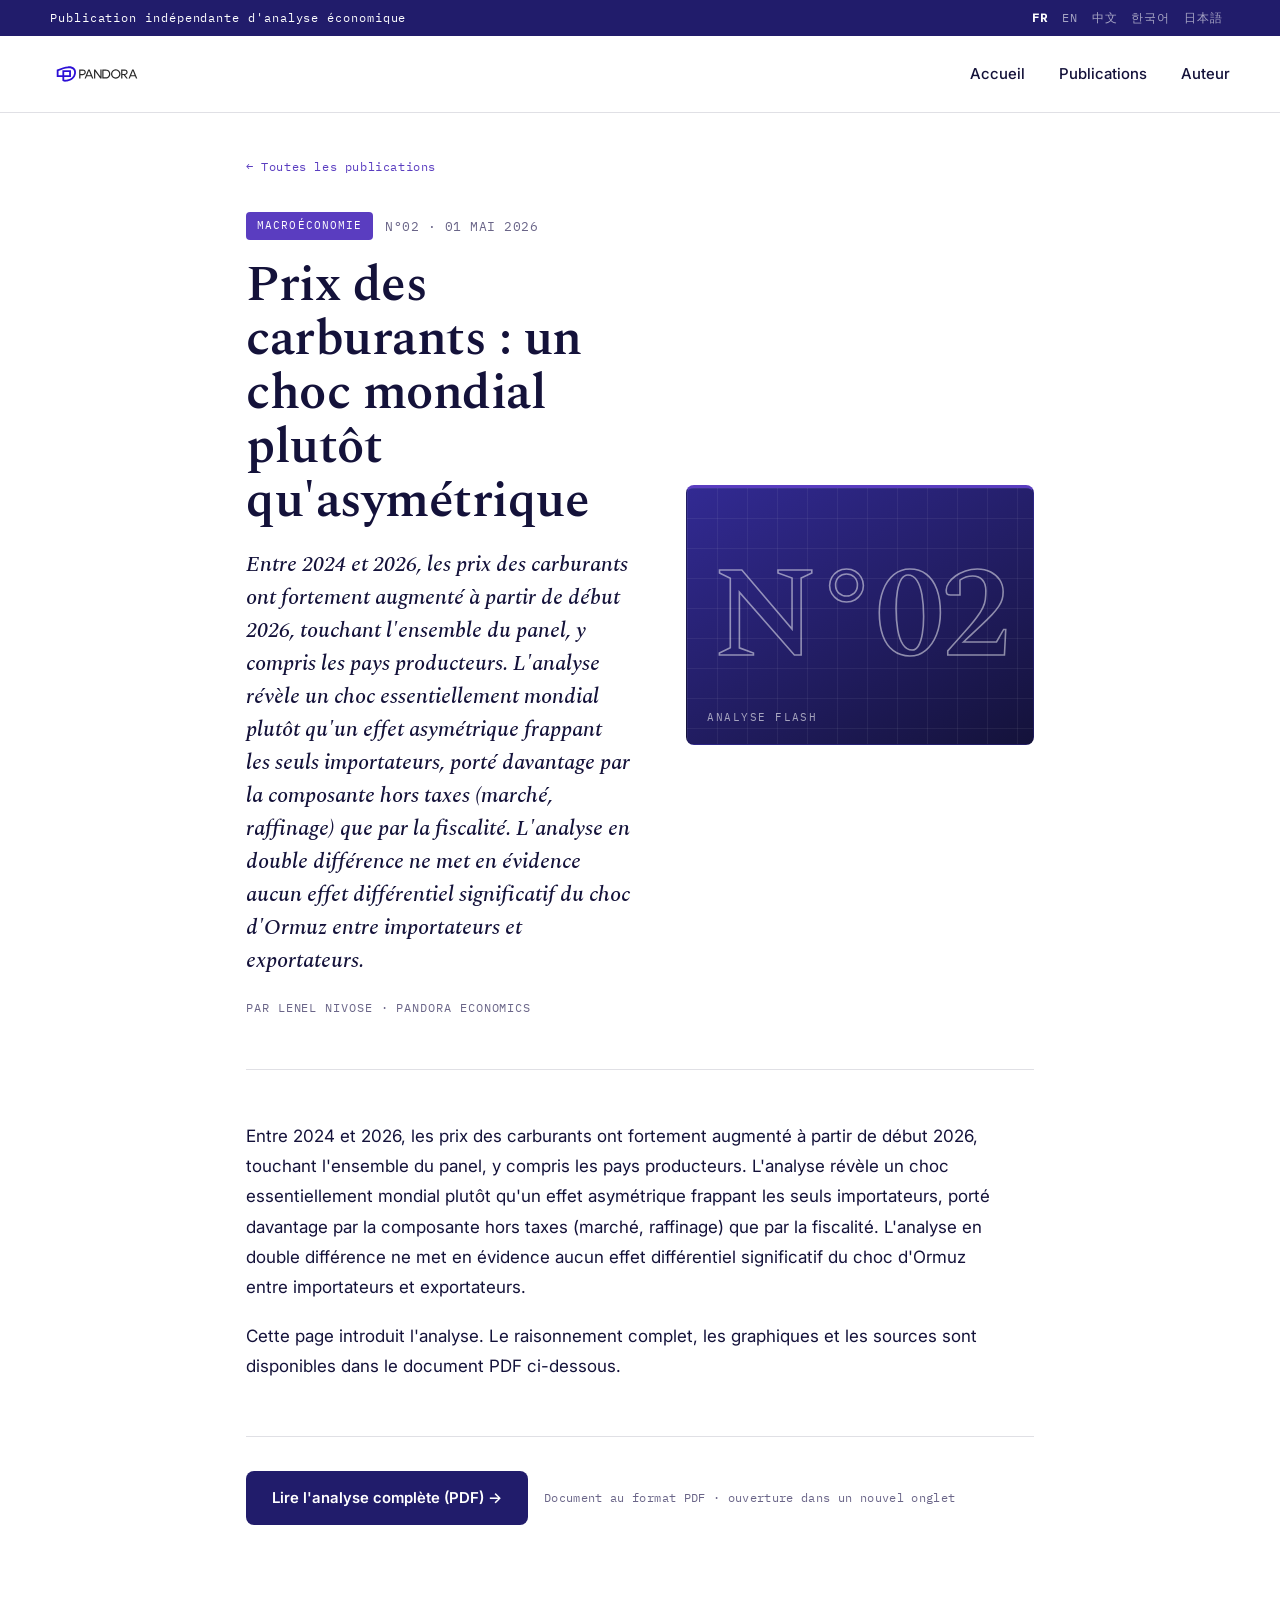
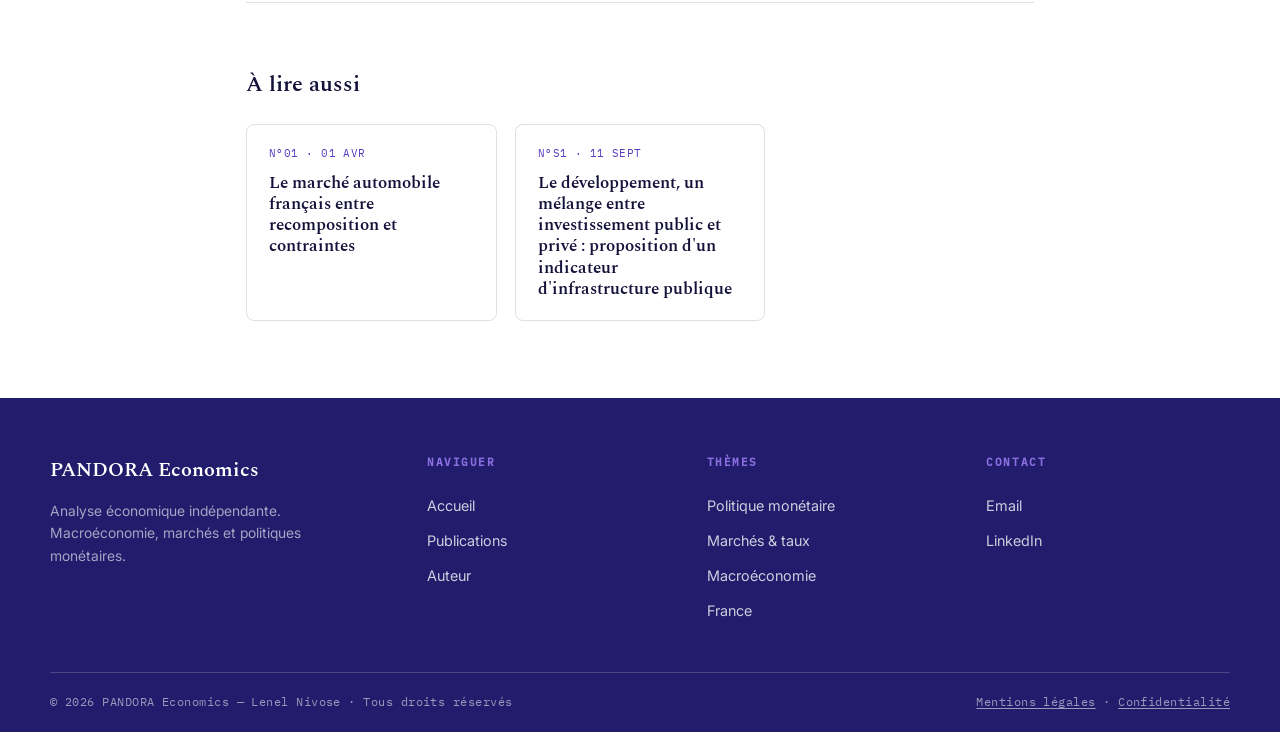
==== commit 1ef07a14: "Add files via upload" ====
--- a/article.html
+++ b/article.html
@@ -86,29 +86,44 @@
   .foot-brand p{color:rgba(255,255,255,.6);font-size:14px;max-width:30ch;margin:14px 0 0;}
   .foot-bot{border-top:1px solid var(--line-dk);padding:20px 0;display:flex;flex-wrap:wrap;justify-content:space-between;gap:14px;font-family:var(--mono);font-size:11.5px;color:rgba(255,255,255,.55);letter-spacing:.04em;}
   .foot-bot a{text-decoration:underline;text-underline-offset:2px;}
+  .art-nav{display:grid;grid-template-columns:1fr 1fr;gap:16px;margin:44px 0 0;}
+  .navlink{border:1px solid var(--line);border-radius:6px;padding:15px 18px;display:flex;flex-direction:column;gap:6px;transition:.16s;}
+  .navlink:hover{border-color:var(--violet);background:var(--panel);}
+  .navlink.next{text-align:right;align-items:flex-end;}
+  .navlink.empty{border:0;background:none;pointer-events:none;}
+  .navlink .nl-k{font-family:var(--mono);font-size:11px;letter-spacing:.08em;text-transform:uppercase;color:var(--violet);}
+  .navlink .nl-t{font-family:var(--serif);font-size:15.5px;color:var(--ink);line-height:1.25;}
+  .pdf-preview{margin:46px 0 0;}
+  .pdf-preview h3{font-family:var(--mono);font-size:11px;letter-spacing:.14em;text-transform:uppercase;color:var(--violet);margin:0 0 14px;}
+  .pdf-preview iframe{width:100%;height:82vh;border:1px solid var(--line);border-radius:8px;background:var(--panel);display:block;}
+  @media (max-width:640px){ .art-nav{grid-template-columns:1fr;} .navlink.next{text-align:left;align-items:flex-start;} .pdf-preview iframe{height:68vh;} }
 </style>
 <!-- seo:start -->
-<link rel="canonical" href="https://pandora-economic.github.io/Pandora-economic/article.html" />
-<link rel="alternate" hreflang="fr" href="https://pandora-economic.github.io/Pandora-economic/article.html" />
-<link rel="alternate" hreflang="en" href="https://pandora-economic.github.io/Pandora-economic/article.html?lang=en" />
-<link rel="alternate" hreflang="zh" href="https://pandora-economic.github.io/Pandora-economic/article.html?lang=zh" />
-<link rel="alternate" hreflang="x-default" href="https://pandora-economic.github.io/Pandora-economic/article.html" />
+<link rel="canonical" href="https://pandora-economic.github.io/pandora-economics/article.html" />
+<link rel="alternate" hreflang="fr" href="https://pandora-economic.github.io/pandora-economics/article.html" />
+<link rel="alternate" hreflang="en" href="https://pandora-economic.github.io/pandora-economics/article.html?lang=en" />
+<link rel="alternate" hreflang="zh" href="https://pandora-economic.github.io/pandora-economics/article.html?lang=zh" />
+<link rel="alternate" hreflang="ko" href="https://pandora-economic.github.io/pandora-economics/article.html?lang=ko" />
+<link rel="alternate" hreflang="ja" href="https://pandora-economic.github.io/pandora-economics/article.html?lang=ja" />
+<link rel="alternate" hreflang="x-default" href="https://pandora-economic.github.io/pandora-economics/article.html" />
 <meta property="og:type" content="article" />
 <meta property="og:site_name" content="PANDORA Economics" />
 <meta property="og:title" content="Analyse — PANDORA Economics" />
 <meta property="og:description" content="Analyse économique — PANDORA Economics." />
-<meta property="og:url" content="https://pandora-economic.github.io/Pandora-economic/article.html" />
-<meta property="og:image" content="https://pandora-economic.github.io/Pandora-economic/assets/og-default.png" />
+<meta property="og:url" content="https://pandora-economic.github.io/pandora-economics/article.html" />
+<meta property="og:image" content="https://pandora-economic.github.io/pandora-economics/assets/og-default.png" />
 <meta property="og:image:width" content="1200" />
 <meta property="og:image:height" content="630" />
 <meta property="og:locale" content="fr_FR" />
 <meta property="og:locale:alternate" content="en_US" />
 <meta property="og:locale:alternate" content="zh_CN" />
+<meta property="og:locale:alternate" content="ko_KR" />
+<meta property="og:locale:alternate" content="ja_JP" />
 <meta name="twitter:card" content="summary_large_image" />
 <meta name="twitter:title" content="Analyse — PANDORA Economics" />
 <meta name="twitter:description" content="Analyse économique — PANDORA Economics." />
-<meta name="twitter:image" content="https://pandora-economic.github.io/Pandora-economic/assets/og-default.png" />
-<link rel="alternate" type="application/rss+xml" title="PANDORA Economics — Publications" href="https://pandora-economic.github.io/Pandora-economic/feed.xml" />
+<meta name="twitter:image" content="https://pandora-economic.github.io/pandora-economics/assets/og-default.png" />
+<link rel="alternate" type="application/rss+xml" title="PANDORA Economics — Publications" href="https://pandora-economic.github.io/pandora-economics/feed.xml" />
 <link rel="icon" type="image/png" sizes="32x32" href="assets/favicon.png" />
 <link rel="icon" type="image/png" sizes="16x16" href="assets/favicon-16.png" />
 <link rel="apple-touch-icon" sizes="180x180" href="assets/apple-touch-icon.png" />
@@ -116,7 +131,7 @@
 </head>
 <body>
 
-<div class="util"><div class="wrap util-in"><span class="tagline" data-i18n="tagline">Publication indépendante d'analyse économique</span><span class="lang" role="group" aria-label="Language"><button data-lang="fr" style="background:none;border:0;font-family:inherit;font-size:11.5px;letter-spacing:.08em;cursor:pointer;padding:2px 7px;color:rgba(255,255,255,.6)">FR</button><button data-lang="en" style="background:none;border:0;font-family:inherit;font-size:11.5px;letter-spacing:.08em;cursor:pointer;padding:2px 7px;color:rgba(255,255,255,.6)">EN</button><button data-lang="zh" style="background:none;border:0;font-family:inherit;font-size:11.5px;letter-spacing:.08em;cursor:pointer;padding:2px 7px;color:rgba(255,255,255,.6)">中文</button></span></div></div>
+<div class="util"><div class="wrap util-in"><span class="tagline" data-i18n="tagline">Publication indépendante d'analyse économique</span><span class="lang" role="group" aria-label="Language"><button data-lang="fr" style="background:none;border:0;font-family:inherit;font-size:11.5px;letter-spacing:.08em;cursor:pointer;padding:2px 7px;color:rgba(255,255,255,.6)">FR</button><button data-lang="en" style="background:none;border:0;font-family:inherit;font-size:11.5px;letter-spacing:.08em;cursor:pointer;padding:2px 7px;color:rgba(255,255,255,.6)">EN</button><button data-lang="zh" style="background:none;border:0;font-family:inherit;font-size:11.5px;letter-spacing:.08em;cursor:pointer;padding:2px 7px;color:rgba(255,255,255,.6)">中文</button><button data-lang="ko" style="background:none;border:0;font-family:inherit;font-size:11.5px;letter-spacing:.08em;cursor:pointer;padding:2px 7px;color:rgba(255,255,255,.6)">한국어</button><button data-lang="ja" style="background:none;border:0;font-family:inherit;font-size:11.5px;letter-spacing:.08em;cursor:pointer;padding:2px 7px;color:rgba(255,255,255,.6)">日本語</button></span></div></div>
 
 <header class="mh"><div class="wrap mh-in"><a class="brand" href="index.html"><img class="brand-logo" src="logo-pandora.svg" alt="PANDORA Economics" style="height:40px;width:auto;display:block" /></a><button class="menu-btn" id="menuBtn" aria-label="Menu">Menu</button><nav class="nav" id="nav"><a href="index.html" data-i18n="nav_home">Accueil</a><a href="publications.html" data-i18n="nav_pubs">Publications</a><a href="auteur.html" data-i18n="nav_author">Auteur</a></nav></div></header>
 
@@ -156,9 +171,10 @@
     if(!p)p=all[0];
     if(!p){main.innerHTML='<div class="notfound"><h1>'+I18N.t('art_notfound')+'</h1><a class="back" href="publications.html">'+I18N.t('art_back')+'</a></div>';return;}
 
+    if(p.external){ location.href=p.external; return; }
     document.title=pubField(p,'titre')+' — PANDORA Economics';
     (function(){
-      var BASE='https://pandora-economic.github.io/Pandora-economic/';
+      var BASE='https://pandora-economic.github.io/pandora-economics/';
       var url=BASE+'article.html?n='+encodeURIComponent(p.num);
       var d=(pubField(p,'resume')||'').replace(/\s+/g,' ').trim();
       function setm(attr,key,val){var el=document.head.querySelector('['+attr+'="'+key+'"]');if(el)el.setAttribute('content',val);}
